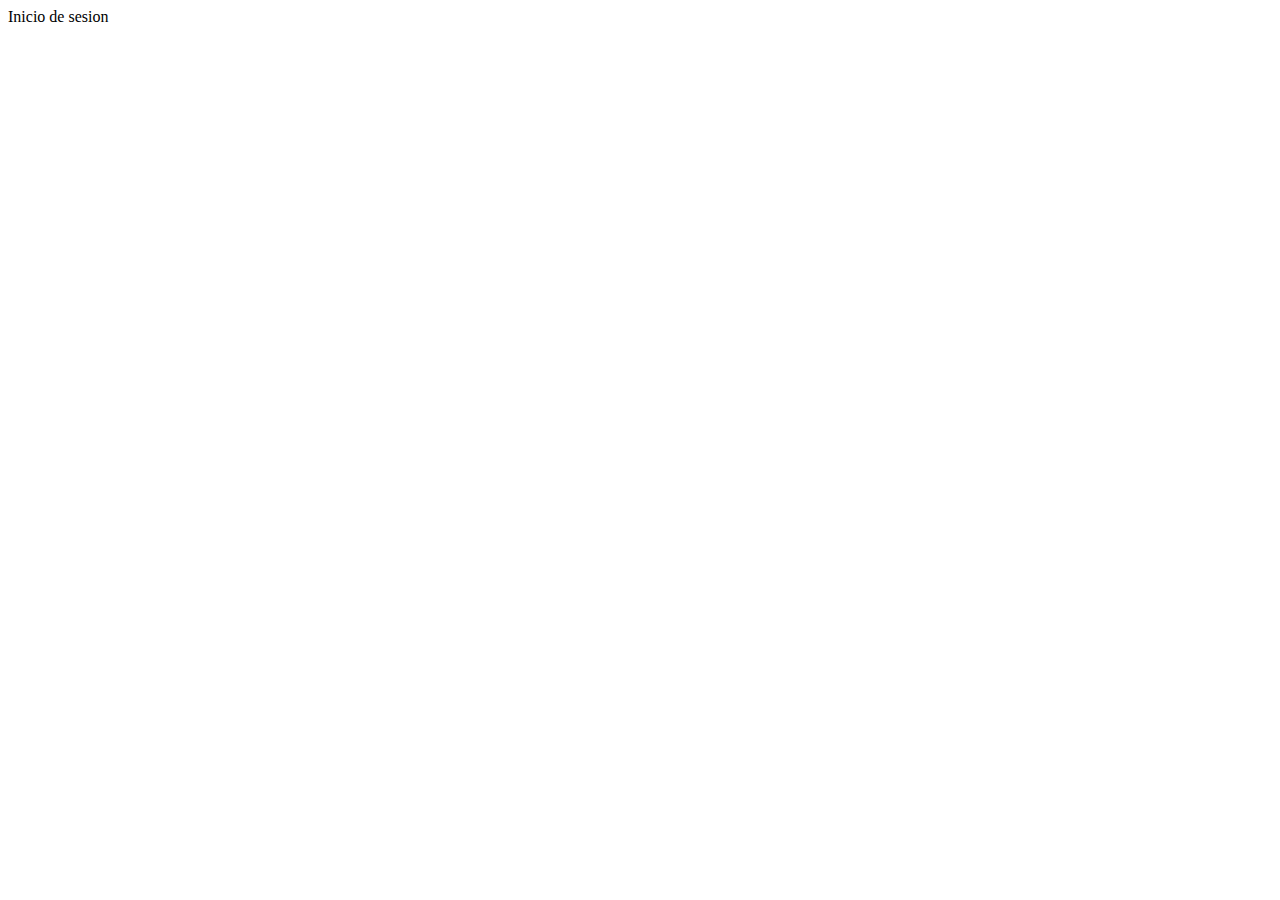
==== auth/inicio.html @ e93f427e "Formulario de contacto" ====
<!DOCTYPE html>
<html lang="en">
<head>
    <meta charset="UTF-8">
    <meta name="viewport" content="width=device-width, initial-scale=1.0">
    <title>Pizza Conmigo</title>
</head>
<body>
    Inicio de sesion
</body>
</html>
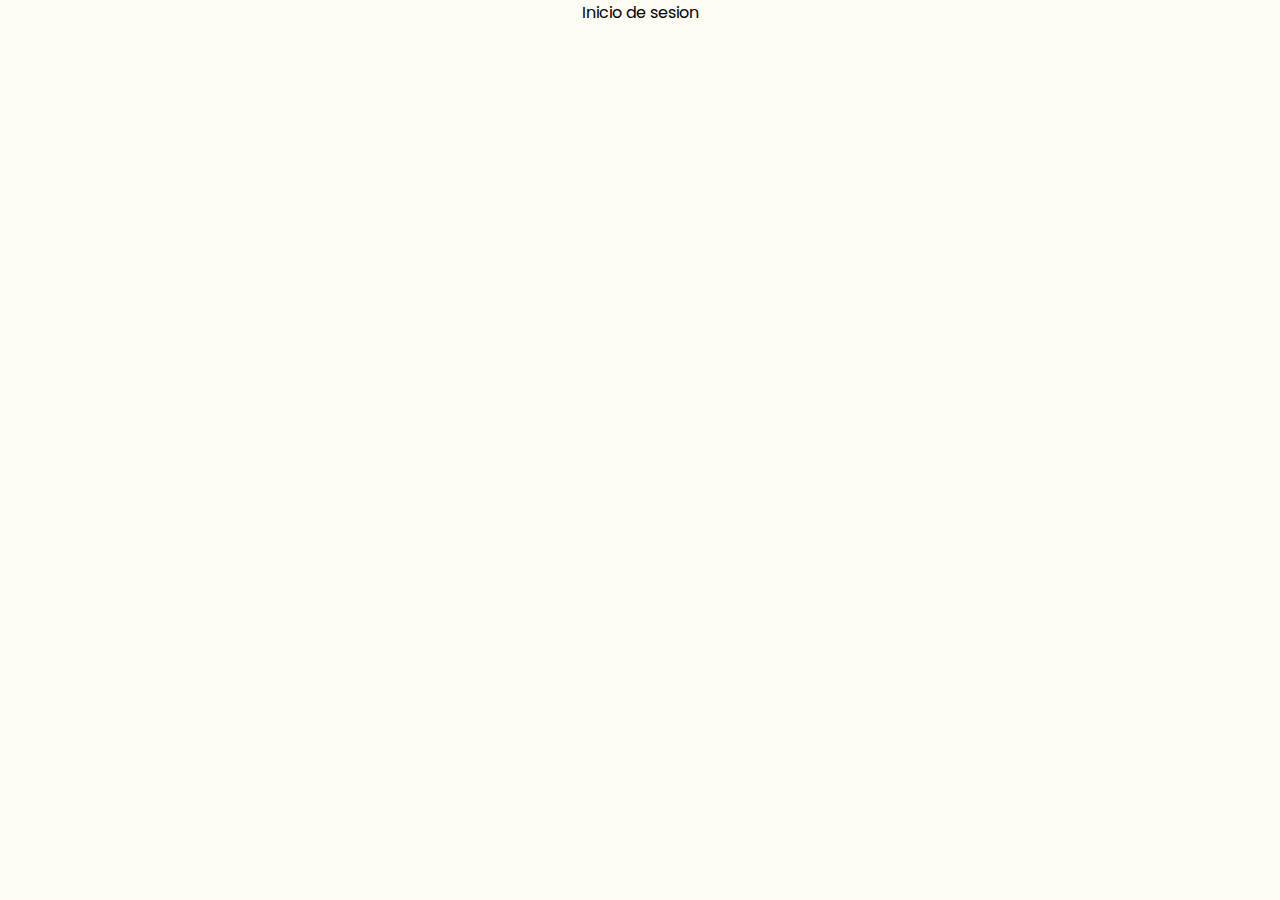
==== commit d1cfffa6: "CSS Landing page" ====
--- a/auth/inicio.html
+++ b/auth/inicio.html
@@ -4,6 +4,7 @@
     <meta charset="UTF-8">
     <meta name="viewport" content="width=device-width, initial-scale=1.0">
     <title>Pizza Conmigo</title>
+    <link rel="stylesheet" href="../assets/css/style.css">
 </head>
 <body>
     Inicio de sesion
--- a/assets/css/style.css
+++ b/assets/css/style.css
@@ -0,0 +1,23 @@
+/* Base */
+@import url('./base.css');
+
+/* Navbar */
+@import url('./navbar.css');
+
+/* Hero */
+@import url('./hero.css');
+
+/* Destacados */
+@import url("./destacados.css");
+
+/* Nuestro Equipo */
+@import url("./equipo.css");
+
+/* Productos */
+@import url('./productos.css');
+
+/* Contacto */
+@import url('./contacto.css');
+
+/* Footer */
+@import url('./footer.css');
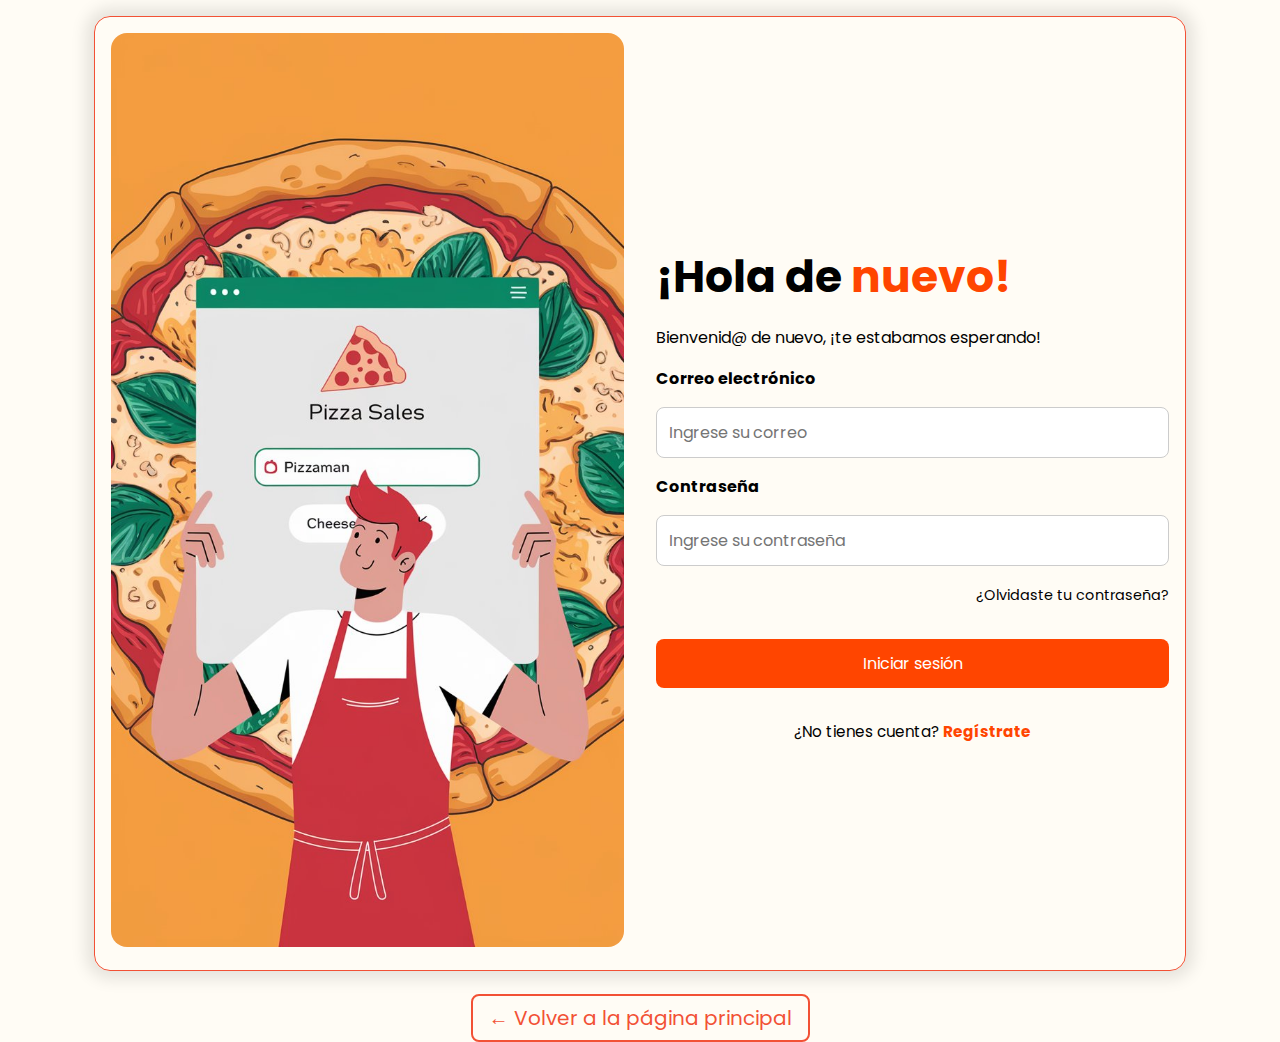
==== commit e69045c2: "inicio de sesion" ====
--- a/auth/inicio.html
+++ b/auth/inicio.html
@@ -1,12 +1,53 @@
 <!DOCTYPE html>
 <html lang="en">
+
 <head>
     <meta charset="UTF-8">
     <meta name="viewport" content="width=device-width, initial-scale=1.0">
     <title>Pizza Conmigo</title>
     <link rel="stylesheet" href="../assets/css/style.css">
 </head>
+
 <body>
-    Inicio de sesion
+    <main id="login">
+        <!-- Imagen de inicio de sesion -->
+        <article id="card-image-login">
+            <picture>
+                <img src="../assets/images/auth/login.jpeg" 
+                alt="Logo de Pizza Conmigo">
+            </picture>
+        </article>
+
+        <!-- Inicio de sesion -->
+        <article id="content-login">
+            <h1>¡Hola de <span>nuevo!</span></h1>
+            <p>Bienvenid@ de nuevo, ¡te estabamos esperando!</p>
+        
+            <form id="login-form">
+                <label for="email">Correo electrónico</label>
+                <input type="email" id="email" name="email" placeholder="Ingrese su correo" required>
+    
+                <label for="password">Contraseña</label>
+                <input type="password" id="password" name="password" placeholder="Ingrese su contraseña" required>
+    
+                <p class="forgot-password">
+                    <a href="#">¿Olvidaste tu contraseña?</a>
+                </p>
+
+                <button>Iniciar sesión</button>
+
+                <p class="register-link">
+                    ¿No tienes cuenta? <a href="./registro.html">Regístrate</a>
+                </p>
+            </form>
+        
+        </article>
+    </main>
+    <article id="back-to-home">
+        <a href="/" class="back-link">
+            ← Volver a la página principal
+        </a>
+    </article>
 </body>
+
 </html>--- a/assets/css/style.css
+++ b/assets/css/style.css
@@ -21,3 +21,10 @@
 
 /* Footer */
 @import url('./footer.css');
+
+
+/* Login */
+@import url('./auth/login.css');
+
+/* Register */
+@import url('./auth/register.css');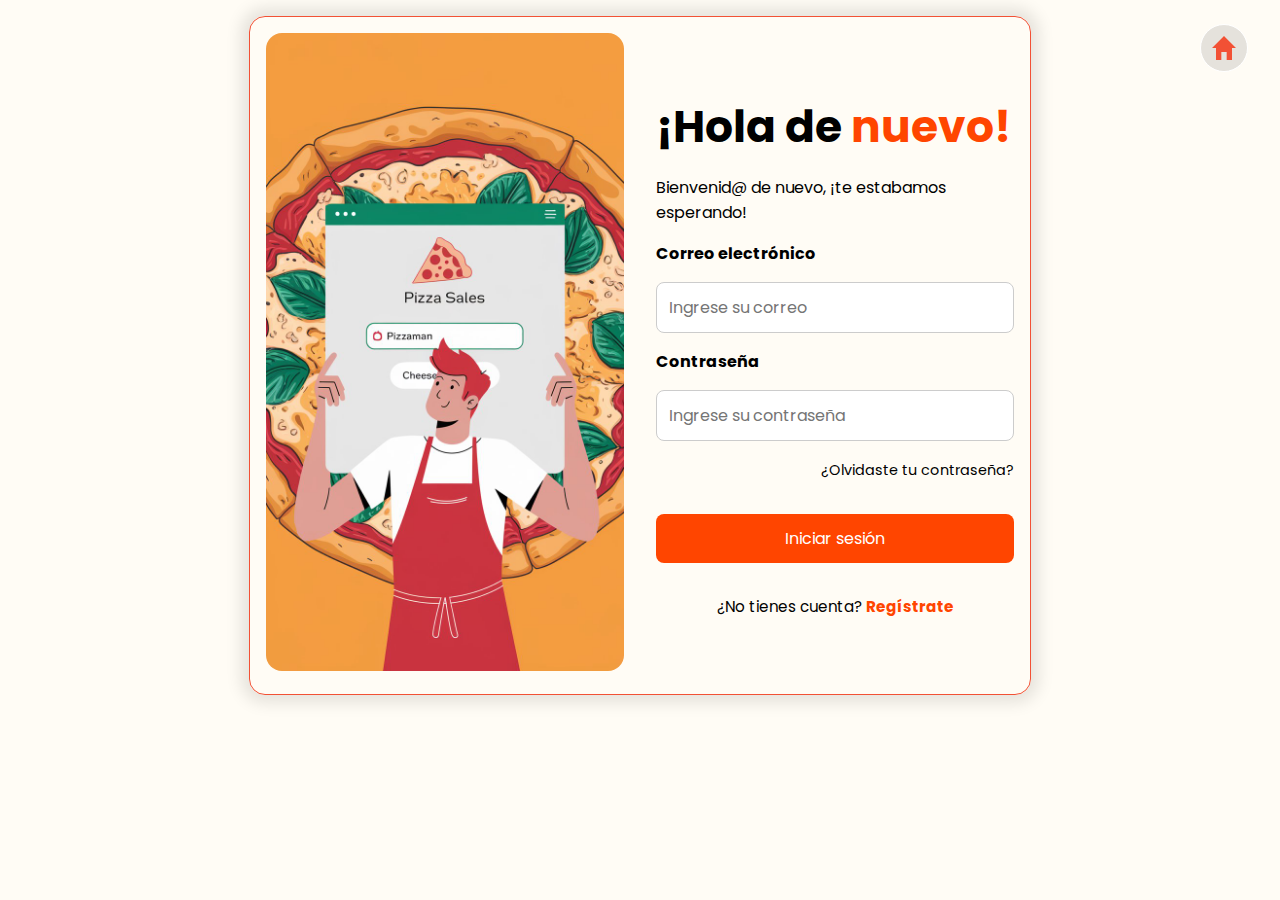
==== commit 48f214f9: "home" ====
--- a/auth/inicio.html
+++ b/auth/inicio.html
@@ -1,11 +1,11 @@
 <!DOCTYPE html>
-<html lang="en">
+<html lang="es">
 
 <head>
     <meta charset="UTF-8">
     <meta name="viewport" content="width=device-width, initial-scale=1.0">
     <title>Pizza Conmigo</title>
-    <link rel="stylesheet" href="../assets/css/style.css">
+    <link rel="stylesheet" href="../assets/css/auth/login.css">
 </head>
 
 <body>
@@ -13,25 +13,33 @@
         <!-- Imagen de inicio de sesion -->
         <article id="card-image-login">
             <picture>
-                <img src="../assets/images/auth/login.jpeg" 
-                alt="Logo de Pizza Conmigo">
+                <img src="../assets/images/auth/login.jpeg" alt="Logo de Pizza Conmigo">
             </picture>
+        </article>
+
+        <article id="back-to-home">
+            <a href="/" class="back-link">
+                <svg xmlns="http://www.w3.org/2000/svg" viewBox="0 0 24 24" width="32" height="32" fill="black">
+                    <path d="M12 3l9 9h-3v9h-4v-6h-4v6H6v-9H3z" />
+                </svg>
+            </a>
         </article>
 
         <!-- Inicio de sesion -->
         <article id="content-login">
+
             <h1>¡Hola de <span>nuevo!</span></h1>
             <p>Bienvenid@ de nuevo, ¡te estabamos esperando!</p>
-        
+
             <form id="login-form">
                 <label for="email">Correo electrónico</label>
                 <input type="email" id="email" name="email" placeholder="Ingrese su correo" required>
-    
+
                 <label for="password">Contraseña</label>
                 <input type="password" id="password" name="password" placeholder="Ingrese su contraseña" required>
-    
+
                 <p class="forgot-password">
-                    <a href="#">¿Olvidaste tu contraseña?</a>
+                    <a href="./olvido.html">¿Olvidaste tu contraseña?</a>
                 </p>
 
                 <button>Iniciar sesión</button>
@@ -40,14 +48,9 @@
                     ¿No tienes cuenta? <a href="./registro.html">Regístrate</a>
                 </p>
             </form>
-        
+
         </article>
     </main>
-    <article id="back-to-home">
-        <a href="/" class="back-link">
-            ← Volver a la página principal
-        </a>
-    </article>
 </body>
 
 </html>--- a/assets/css/auth/login.css
+++ b/assets/css/auth/login.css
@@ -0,0 +1,254 @@
+@import url('../base.css');
+
+#login {
+    width: 100%;
+    max-width: 782px;
+    margin-top: 1rem;
+    display: flex;
+    flex-flow: row wrap;
+    justify-content: space-around;
+    align-items: center;
+    align-content: center;
+    border: 0.1rem solid #F25135;
+    border-radius: 1rem;
+    box-shadow: 0 0 1rem 0.5rem rgba(0, 0, 0, 0.1);
+}
+
+#card-image-login {
+    width: 50%;
+    display: flex;
+    flex-direction: column;
+    justify-content: center;
+    padding: 1rem;
+    gap: 1rem;
+    color: white;
+}
+
+#card-image-login > picture > img {
+    object-fit: cover;
+    border-radius: 1rem;
+}
+
+#content-login{
+    width: 50%;
+    display: flex;
+    flex-direction: column;
+    justify-content: center;
+    padding: 1rem;
+    gap: 1rem;
+}
+
+#content-login h1 {
+    font-size: 2.75rem;
+}
+
+#content-login h1 span {
+    color: orangered;
+}
+
+#login-form {
+    display: flex;
+    flex-direction: column;
+    gap: 1rem;
+}
+
+#login-form label {
+    font-size: 1rem;
+    font-weight: bold;
+}
+
+#login-form input {
+    padding: 0.75rem;
+    border: 1px solid #ccc;
+    border-radius: 0.5rem;
+    font-size: 1rem;
+}
+
+#login-form button {
+    background-color: orangered;
+    color: white;
+    font-size: 1rem;
+    padding: 0.75rem;
+    border: none;
+    border-radius: 0.5rem;
+    cursor: pointer;
+    transition: orangered 0.3s ease-in-out;
+}
+
+#login-form button:hover {
+    background-color: #d84315;
+}
+
+
+.forgot-password {
+    text-align: right;
+    margin-bottom: 1rem;
+}
+
+.forgot-password a {
+    text-decoration: none;
+    font-size: 0.9rem;
+}
+
+.forgot-password a:hover {
+    color: orangered;
+}
+
+.register-link {
+    text-align: center;
+    margin-top: 1rem;
+    font-size: 0.95rem;
+}
+
+.register-link a {
+    color: orangered;
+    text-decoration: none;
+    font-weight: bold;
+}
+
+.register-link a:hover {
+    text-decoration: underline;
+}
+
+
+/* Volver al home */
+#back-to-home {
+    position: fixed;
+    top: 1.5rem;
+    right: 2rem;
+    z-index: 9;
+}
+
+
+#back-to-home .back-link svg {
+    width: 2rem;
+    height: 2rem;
+    fill: var(--botones);    
+}
+
+#back-to-home .back-link {
+    display: flex;
+    justify-content: center;
+    align-items: center;
+    width: 3rem;
+    height: 3rem;
+    background-color: rgba(0, 0, 0, 0.1);
+    border-radius: 50%;
+    transition: background-color 0.3s ease-in-out;
+    border: 0.1rem solid white;
+}
+
+#back-to-home .back-link:hover {
+    background-color: rgba(0, 0, 0, 0.2);
+    border: 0.1rem solid var(--botones);
+}
+
+/* Responsive para celulares */
+@media (max-width: 768px) {
+    #login {
+        width: 90%;
+        flex-direction: column;
+        padding: 1rem;
+    }
+
+    #card-image-login {
+       display: none;
+    }
+
+    #card-image-login > picture > img {
+        width: 100%; 
+        max-width: 350px; 
+        height: auto;
+    }
+
+    #content-login {
+        width: 100%;
+        text-align: center;
+        padding: 1.5rem;
+    }
+
+    #login-form {
+        width: 100%;
+        padding: 0 1rem; 
+    }
+
+    #login-form input {
+        width: 100%;
+    }
+
+    #login-form button {
+        width: 100%;
+    }
+
+    .forgot-password,
+    .register-link {
+        text-align: center;
+    }
+
+    #back-to-home {
+        margin-top: 1rem;
+    }
+
+    .back-link {
+        width: 100%;
+        display: inline-block;
+        text-align: center;
+    }
+}
+
+
+/* Responsive para tablets */
+@media (min-width: 769px) and (max-width: 1100px) {
+    #login {
+        width: 90%;
+        flex-direction: column;
+        padding: 2rem;
+    }
+
+    #card-image-login {
+        display: none;
+    }
+
+    #card-image-login > picture > img {
+        width: 100%;
+        max-width: 450px; 
+        height: auto;
+        border-radius: 1rem;
+    }
+
+    #content-login {
+        width: 100%;
+        text-align: center;
+        padding: 2rem;
+    }
+
+    #login-form {
+        width: 100%;
+        max-width: 500px;
+        margin: 0 auto;
+    }
+
+    #login-form input {
+        width: 100%;
+    }
+
+    #login-form button {
+        width: 100%;
+    }
+
+    .forgot-password,
+    .register-link {
+        text-align: center;
+    }
+
+    #back-to-home {
+        margin-top: 1rem;
+    }
+
+    .back-link {
+        display: inline-block;
+        text-align: center;
+        width: 100%;
+        max-width: 300px;
+    }
+}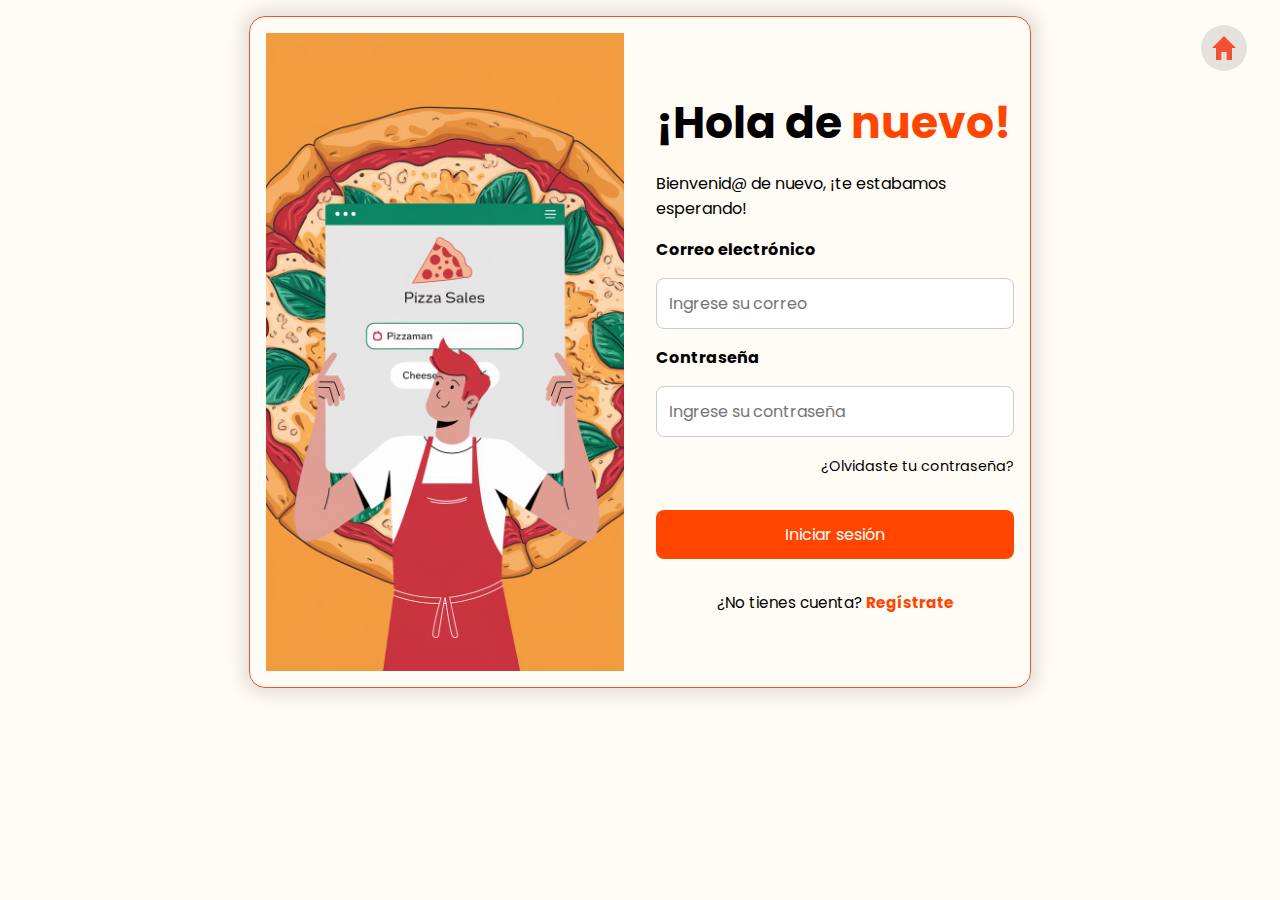
==== commit 620d59bc: "Song" ====
--- a/auth/inicio.html
+++ b/auth/inicio.html
@@ -11,11 +11,10 @@
 <body>
     <main id="login">
         <!-- Imagen de inicio de sesion -->
-        <article id="card-image-login">
-            <picture>
-                <img src="../assets/images/auth/login.jpeg" alt="Logo de Pizza Conmigo">
-            </picture>
-        </article>
+        <picture id="card-image-login">
+            <img src="../assets/images/auth/login.jpeg" alt="Logo de Pizza Conmigo">
+        </picture>
+
 
         <article id="back-to-home">
             <a href="/" class="back-link">
